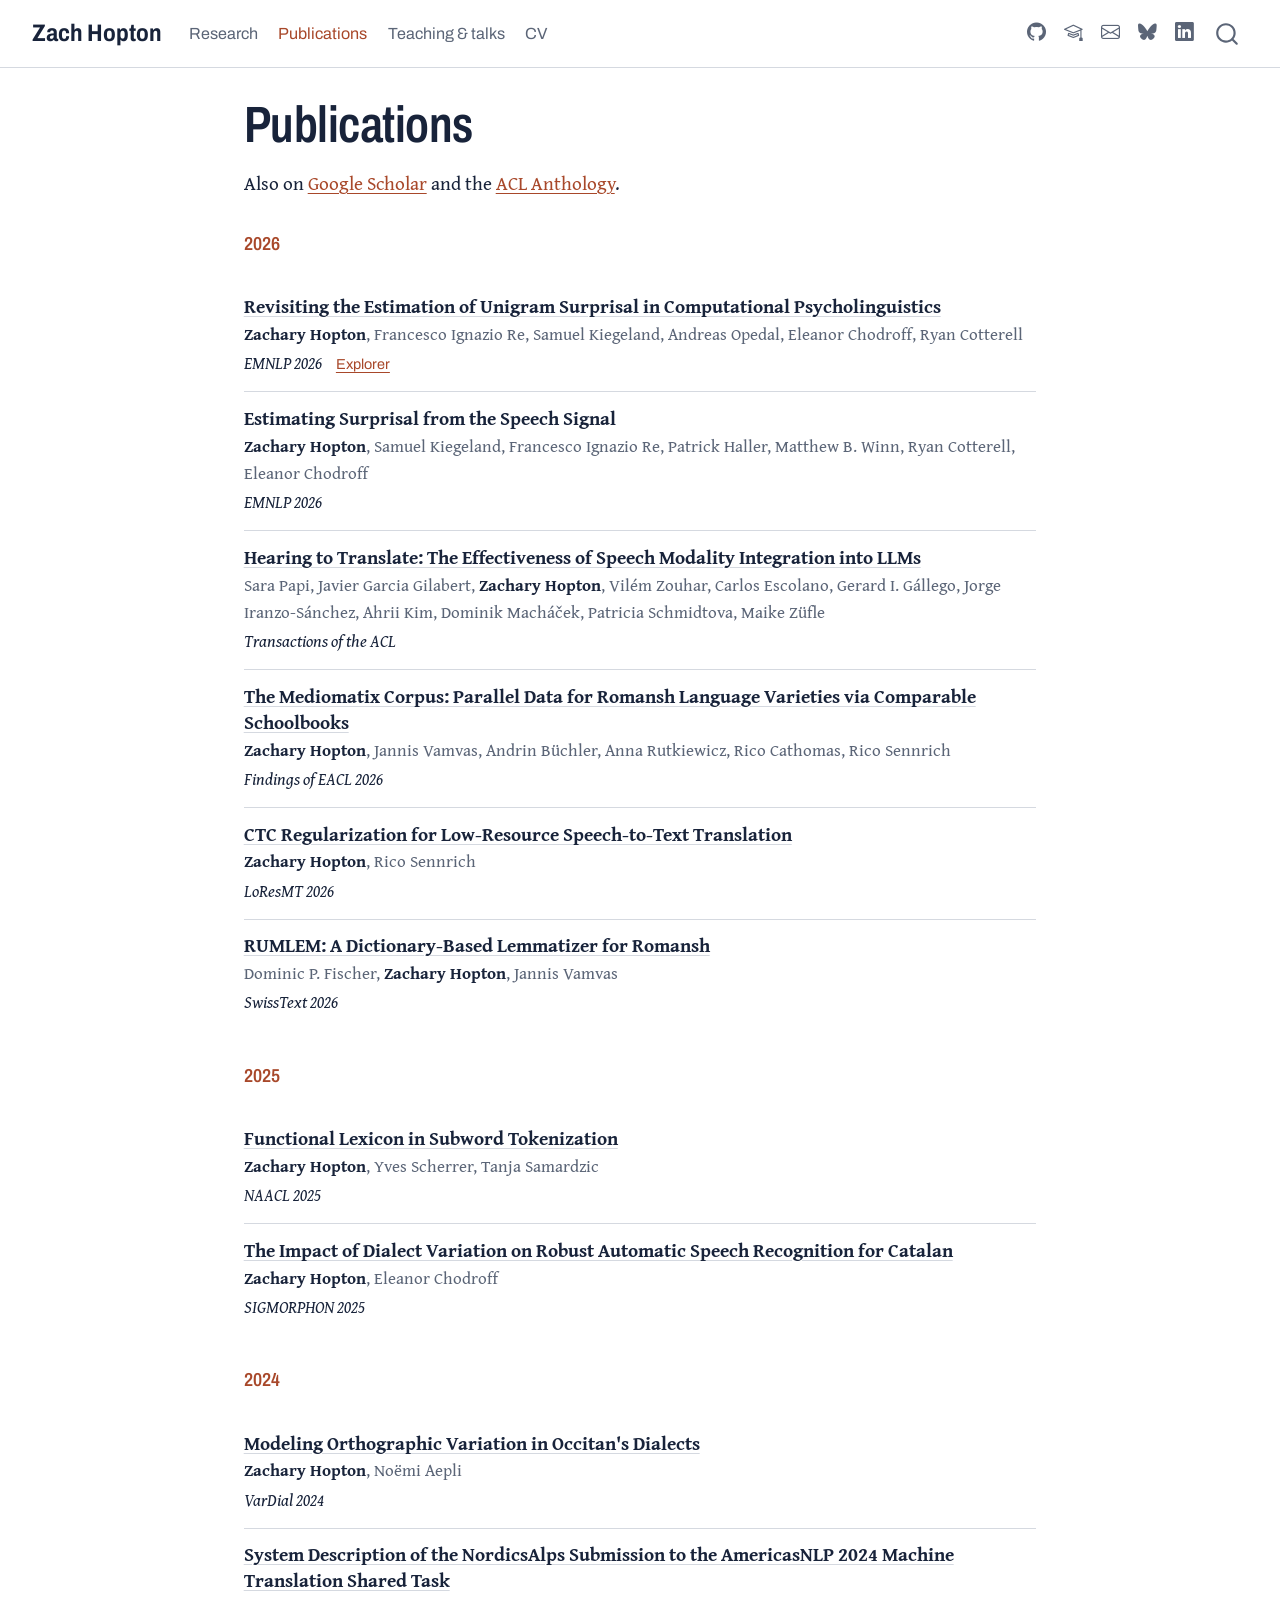
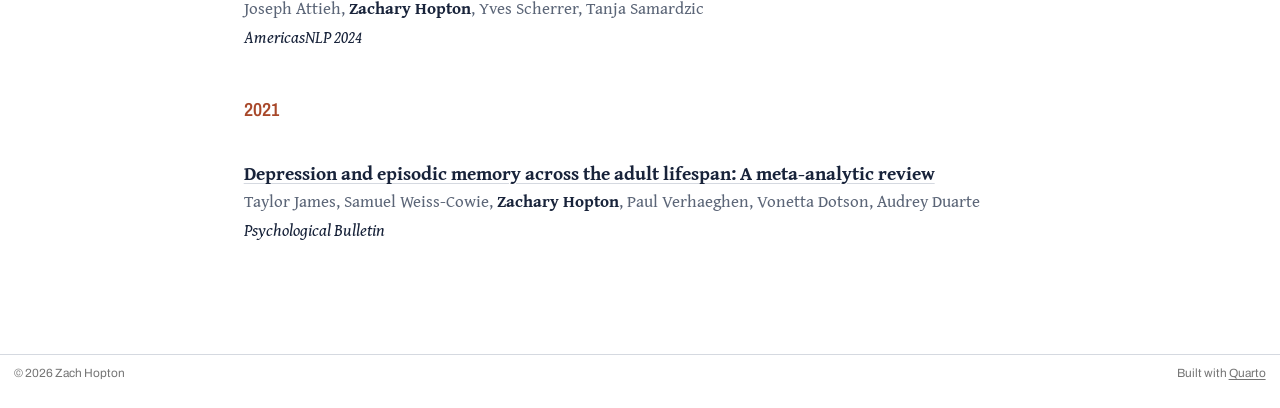
==== publications.html @ 94872c1d "Built site for gh-pages" ====
<!DOCTYPE html>
<html xmlns="http://www.w3.org/1999/xhtml" lang="en" xml:lang="en"><head>

<meta charset="utf-8">
<meta name="generator" content="quarto-1.9.38">

<meta name="viewport" content="width=device-width, initial-scale=1.0, user-scalable=yes">


<title>Publications – Zach Hopton</title>
<style>
/* Default styles provided by pandoc.
** See https://pandoc.org/MANUAL.html#variables-for-html for config info.
*/
code{white-space: pre-wrap;}
span.smallcaps{font-variant: small-caps;}
div.columns{display: flex; gap: min(4vw, 1.5em);}
div.column{flex: auto; overflow-x: auto;}
div.hanging-indent{margin-left: 1.5em; text-indent: -1.5em;}
ul.task-list{list-style: none;}
ul.task-list li input[type="checkbox"] {
  width: 0.8em;
  margin: 0 0.8em 0.2em -1em; /* quarto-specific, see https://github.com/quarto-dev/quarto-cli/issues/4556 */ 
  vertical-align: middle;
}
</style>


<script src="site_libs/quarto-nav/quarto-nav.js"></script>
<script src="site_libs/quarto-nav/headroom.min.js"></script>
<script src="site_libs/clipboard/clipboard.min.js"></script>
<script src="site_libs/quarto-search/autocomplete.umd.js"></script>
<script src="site_libs/quarto-search/fuse.min.js"></script>
<script src="site_libs/quarto-search/quarto-search.js"></script>
<meta name="quarto:offset" content="./">
<script src="site_libs/quarto-html/quarto.js" type="module"></script>
<script src="site_libs/quarto-html/tabsets/tabsets.js" type="module"></script>
<script src="site_libs/quarto-html/popper.min.js"></script>
<script src="site_libs/quarto-html/tippy.umd.min.js"></script>
<script src="site_libs/quarto-html/anchor.min.js"></script>
<link href="site_libs/quarto-html/tippy.css" rel="stylesheet">
<link href="site_libs/quarto-html/quarto-syntax-highlighting-15634bcf2e68342d4ad2dfa704d543f6.css" rel="stylesheet" id="quarto-text-highlighting-styles">
<script src="site_libs/bootstrap/bootstrap.min.js"></script>
<link href="site_libs/bootstrap/bootstrap-icons.css" rel="stylesheet">
<link href="site_libs/bootstrap/bootstrap-51df32bf82cceb1c4359a2a63acae36d.min.css" rel="stylesheet" append-hash="true" id="quarto-bootstrap" data-mode="light">
<script id="quarto-search-options" type="application/json">{
  "location": "navbar",
  "copy-button": false,
  "collapse-after": 3,
  "panel-placement": "end",
  "type": "overlay",
  "limit": 50,
  "keyboard-shortcut": [
    "f",
    "/",
    "s"
  ],
  "show-item-context": false,
  "language": {
    "search-no-results-text": "No results",
    "search-matching-documents-text": "matching documents",
    "search-copy-link-title": "Copy link to search",
    "search-hide-matches-text": "Hide additional matches",
    "search-more-match-text": "more match in this document",
    "search-more-matches-text": "more matches in this document",
    "search-clear-button-title": "Clear",
    "search-text-placeholder": "",
    "search-detached-cancel-button-title": "Cancel",
    "search-submit-button-title": "Submit",
    "search-label": "Search"
  }
}</script>
<style>html{ scroll-behavior: smooth; }</style>


</head>

<body class="nav-fixed fullcontent quarto-light">

<div id="quarto-search-results"></div>
  <header id="quarto-header" class="headroom fixed-top">
    <nav class="navbar navbar-expand-lg " data-bs-theme="dark">
      <div class="navbar-container container-fluid">
      <div class="navbar-brand-container mx-auto">
    <a class="navbar-brand" href="./index.html">
    <span class="navbar-title">Zach Hopton</span>
    </a>
  </div>
            <div id="quarto-search" class="" title="Search"></div>
          <button class="navbar-toggler" type="button" data-bs-toggle="collapse" data-bs-target="#navbarCollapse" aria-controls="navbarCollapse" role="menu" aria-expanded="false" aria-label="Toggle navigation" onclick="if (window.quartoToggleHeadroom) { window.quartoToggleHeadroom(); }">
  <span class="navbar-toggler-icon"></span>
</button>
          <div class="collapse navbar-collapse" id="navbarCollapse">
            <ul class="navbar-nav navbar-nav-scroll me-auto">
  <li class="nav-item">
    <a class="nav-link" href="./research.html"> 
<span class="menu-text">Research</span></a>
  </li>  
  <li class="nav-item">
    <a class="nav-link active" href="./publications.html" aria-current="page"> 
<span class="menu-text">Publications</span></a>
  </li>  
  <li class="nav-item">
    <a class="nav-link" href="./teaching.html"> 
<span class="menu-text">Teaching &amp; talks</span></a>
  </li>  
  <li class="nav-item">
    <a class="nav-link" href="./cv.html"> 
<span class="menu-text">CV</span></a>
  </li>  
</ul>
            <ul class="navbar-nav navbar-nav-scroll ms-auto">
  <li class="nav-item compact">
    <a class="nav-link" href="https://github.com/zhopto3"> <i class="bi bi-github" role="img" aria-label="GitHub">
</i> 
<span class="menu-text"></span></a>
  </li>  
  <li class="nav-item compact">
    <a class="nav-link" href="https://scholar.google.com/citations?user=Svcs-n0AAAAJ&amp;hl=en"> <i class="bi bi-mortarboard" role="img" aria-label="Google Scholar">
</i> 
<span class="menu-text"></span></a>
  </li>  
  <li class="nav-item compact">
    <a class="nav-link" href="mailto:zacharywilliam.hopton@uzh.ch"> <i class="bi bi-envelope" role="img" aria-label="Email">
</i> 
<span class="menu-text"></span></a>
  </li>  
  <li class="nav-item compact">
    <a class="nav-link" href="https://bsky.app/profile/zhopto.bsky.social"> <i class="bi bi-bluesky" role="img" aria-label="Bluesky">
</i> 
<span class="menu-text"></span></a>
  </li>  
  <li class="nav-item compact">
    <a class="nav-link" href="https://www.linkedin.com/in/zhopton/"> <i class="bi bi-linkedin" role="img" aria-label="LinkedIn">
</i> 
<span class="menu-text"></span></a>
  </li>  
</ul>
          </div> <!-- /navcollapse -->
            <div class="quarto-navbar-tools">
</div>
      </div> <!-- /container-fluid -->
    </nav>
</header>
<!-- content -->
<div id="quarto-content" class="quarto-container page-columns page-rows-contents page-layout-article page-navbar">
<!-- sidebar -->
<!-- margin-sidebar -->
    
<!-- main -->
<main class="content" id="quarto-document-content">

<header id="title-block-header" class="quarto-title-block default">
<div class="quarto-title">
<h1 class="title">Publications</h1>
</div>



<div class="quarto-title-meta">

    
  
    
  </div>
  


</header>


<p>Also on <a href="https://scholar.google.com/citations?user=Svcs-n0AAAAJ&amp;hl=en">Google Scholar</a> and the <a href="https://aclanthology.org/people/zachary-william-hopton/">ACL Anthology</a>.</p>
<section id="section" class="level2 year">
<h2 class="year anchored" data-anchor-id="section">2026</h2>
<ul class="pubs">
  <li>
    <span class="t"><a href="unigram/">Revisiting the Estimation of Unigram Surprisal in Computational Psycholinguistics</a></span>
    <span class="a"><b>Zachary Hopton</b>, Francesco Ignazio Re, Samuel Kiegeland, Andreas Opedal, Eleanor Chodroff, Ryan Cotterell</span>
    <span class="v">EMNLP 2026</span>
    <span class="x"><a href="unigram/">Explorer</a></span>
  </li>
  <li>
    <span class="t">Estimating Surprisal from the Speech Signal</span>
    <span class="a"><b>Zachary Hopton</b>, Samuel Kiegeland, Francesco Ignazio Re, Patrick Haller, Matthew B. Winn, Ryan Cotterell, Eleanor Chodroff</span>
    <span class="v">EMNLP 2026</span>
  </li>
  <li>
    <span class="t"><a href="https://aclanthology.org/2026.tacl-1.89/">Hearing to Translate: The Effectiveness of Speech Modality Integration into LLMs</a></span>
    <span class="a">Sara Papi, Javier Garcia Gilabert, <b>Zachary Hopton</b>, Vilém Zouhar, Carlos Escolano, Gerard I. Gállego, Jorge Iranzo-Sánchez, Ahrii Kim, Dominik Macháček, Patricia Schmidtova, Maike Züfle</span>
    <span class="v">Transactions of the ACL</span>
  </li>
  <li>
    <span class="t"><a href="https://aclanthology.org/2026.findings-eacl.16/">The Mediomatix Corpus: Parallel Data for Romansh Language Varieties via Comparable Schoolbooks</a></span>
    <span class="a"><b>Zachary Hopton</b>, Jannis Vamvas, Andrin Büchler, Anna Rutkiewicz, Rico Cathomas, Rico Sennrich</span>
    <span class="v">Findings of EACL 2026</span>
  </li>
  <li>
    <span class="t"><a href="https://aclanthology.org/2026.loresmt-1.15/">CTC Regularization for Low-Resource Speech-to-Text Translation</a></span>
    <span class="a"><b>Zachary Hopton</b>, Rico Sennrich</span>
    <span class="v">LoResMT 2026</span>
  </li>
  <li>
    <span class="t"><a href="https://aclanthology.org/2026.swisstext-1.11/">RUMLEM: A Dictionary-Based Lemmatizer for Romansh</a></span>
    <span class="a">Dominic P. Fischer, <b>Zachary Hopton</b>, Jannis Vamvas</span>
    <span class="v">SwissText 2026</span>
  </li>
</ul>
</section>
<section id="section-1" class="level2 year">
<h2 class="year anchored" data-anchor-id="section-1">2025</h2>
<ul class="pubs">
  <li>
    <span class="t"><a href="https://aclanthology.org/2025.naacl-long.398/">Functional Lexicon in Subword Tokenization</a></span>
    <span class="a"><b>Zachary Hopton</b>, Yves Scherrer, Tanja Samardzic</span>
    <span class="v">NAACL 2025</span>
  </li>
  <li>
    <span class="t"><a href="https://aclanthology.org/2025.sigmorphon-main.3/">The Impact of Dialect Variation on Robust Automatic Speech Recognition for Catalan</a></span>
    <span class="a"><b>Zachary Hopton</b>, Eleanor Chodroff</span>
    <span class="v">SIGMORPHON 2025</span>
  </li>
</ul>
</section>
<section id="section-2" class="level2 year">
<h2 class="year anchored" data-anchor-id="section-2">2024</h2>
<ul class="pubs">
  <li>
    <span class="t"><a href="https://aclanthology.org/2024.vardial-1.6/">Modeling Orthographic Variation in Occitan's Dialects</a></span>
    <span class="a"><b>Zachary Hopton</b>, Noëmi Aepli</span>
    <span class="v">VarDial 2024</span>
  </li>
  <li>
    <span class="t"><a href="https://aclanthology.org/2024.americasnlp-1.18/">System Description of the NordicsAlps Submission to the AmericasNLP 2024 Machine Translation Shared Task</a></span>
    <span class="a">Joseph Attieh, <b>Zachary Hopton</b>, Yves Scherrer, Tanja Samardzic</span>
    <span class="v">AmericasNLP 2024</span>
  </li>
</ul>
</section>
<section id="section-3" class="level2 year">
<h2 class="year anchored" data-anchor-id="section-3">2021</h2>
<ul class="pubs">
  <li>
    <span class="t"><a href="https://psycnet.apa.org/record/2022-40433-003">Depression and episodic memory across the adult lifespan: A meta-analytic review</a></span>
    <span class="a">Taylor James, Samuel Weiss-Cowie, <b>Zachary Hopton</b>, Paul Verhaeghen, Vonetta Dotson, Audrey Duarte</span>
    <span class="v">Psychological Bulletin</span>
  </li>
</ul>


</section>

</main> <!-- /main -->
<script id="quarto-html-after-body" type="application/javascript">
  window.document.addEventListener("DOMContentLoaded", function (event) {
    const icon = "";
    const anchorJS = new window.AnchorJS();
    anchorJS.options = {
      placement: 'right',
      icon: icon
    };
    anchorJS.add('.anchored');
    const isCodeAnnotation = (el) => {
      for (const clz of el.classList) {
        if (clz.startsWith('code-annotation-')) {                     
          return true;
        }
      }
      return false;
    }
    const onCopySuccess = function(e) {
      // button target
      const button = e.trigger;
      // don't keep focus
      button.blur();
      // flash "checked"
      button.classList.add('code-copy-button-checked');
      var currentTitle = button.getAttribute("title");
      button.setAttribute("title", "Copied!");
      let tooltip;
      if (window.bootstrap) {
        button.setAttribute("data-bs-toggle", "tooltip");
        button.setAttribute("data-bs-placement", "left");
        button.setAttribute("data-bs-title", "Copied!");
        tooltip = new bootstrap.Tooltip(button, 
          { trigger: "manual", 
            customClass: "code-copy-button-tooltip",
            offset: [0, -8]});
        tooltip.show();    
      }
      setTimeout(function() {
        if (tooltip) {
          tooltip.hide();
          button.removeAttribute("data-bs-title");
          button.removeAttribute("data-bs-toggle");
          button.removeAttribute("data-bs-placement");
        }
        button.setAttribute("title", currentTitle);
        button.classList.remove('code-copy-button-checked');
      }, 1000);
      // clear code selection
      e.clearSelection();
    }
    const getTextToCopy = function(trigger) {
      const outerScaffold = trigger.parentElement.cloneNode(true);
      const codeEl = outerScaffold.querySelector('code');
      for (const childEl of codeEl.children) {
        if (isCodeAnnotation(childEl)) {
          childEl.remove();
        }
      }
      return codeEl.innerText;
    }
    const clipboard = new window.ClipboardJS('.code-copy-button:not([data-in-quarto-modal])', {
      text: getTextToCopy
    });
    clipboard.on('success', onCopySuccess);
    if (window.document.getElementById('quarto-embedded-source-code-modal')) {
      const clipboardModal = new window.ClipboardJS('.code-copy-button[data-in-quarto-modal]', {
        text: getTextToCopy,
        container: window.document.getElementById('quarto-embedded-source-code-modal')
      });
      clipboardModal.on('success', onCopySuccess);
    }
      var localhostRegex = new RegExp(/^(?:http|https):\/\/localhost\:?[0-9]*\//);
      var mailtoRegex = new RegExp(/^mailto:/);
        var filterRegex = new RegExp("https:\/\/zhopto3\.github\.io");
      var isInternal = (href) => {
          return filterRegex.test(href) || localhostRegex.test(href) || mailtoRegex.test(href);
      }
      // Inspect non-navigation links and adorn them if external
     var links = window.document.querySelectorAll('a[href]:not(.nav-link):not(.navbar-brand):not(.toc-action):not(.sidebar-link):not(.sidebar-item-toggle):not(.pagination-link):not(.no-external):not([aria-hidden]):not(.dropdown-item):not(.quarto-navigation-tool):not(.about-link)');
      for (var i=0; i<links.length; i++) {
        const link = links[i];
        if (!isInternal(link.href)) {
          // undo the damage that might have been done by quarto-nav.js in the case of
          // links that we want to consider external
          if (link.dataset.originalHref !== undefined) {
            link.href = link.dataset.originalHref;
          }
        }
      }
    function tippyHover(el, contentFn, onTriggerFn, onUntriggerFn) {
      const config = {
        allowHTML: true,
        maxWidth: 500,
        delay: 100,
        arrow: false,
        appendTo: function(el) {
            return el.parentElement;
        },
        interactive: true,
        interactiveBorder: 10,
        theme: 'quarto',
        placement: 'bottom-start',
      };
      if (contentFn) {
        config.content = contentFn;
      }
      if (onTriggerFn) {
        config.onTrigger = onTriggerFn;
      }
      if (onUntriggerFn) {
        config.onUntrigger = onUntriggerFn;
      }
      window.tippy(el, config); 
    }
    const noterefs = window.document.querySelectorAll('a[role="doc-noteref"]');
    for (var i=0; i<noterefs.length; i++) {
      const ref = noterefs[i];
      tippyHover(ref, function() {
        // use id or data attribute instead here
        let href = ref.getAttribute('data-footnote-href') || ref.getAttribute('href');
        try { href = new URL(href).hash; } catch {}
        const id = href.replace(/^#\/?/, "");
        const note = window.document.getElementById(id);
        if (note) {
          return note.innerHTML;
        } else {
          return "";
        }
      });
    }
    const xrefs = window.document.querySelectorAll('a.quarto-xref');
    const processXRef = (id, note) => {
      // Strip column container classes
      const stripColumnClz = (el) => {
        el.classList.remove("page-full", "page-columns");
        if (el.children) {
          for (const child of el.children) {
            stripColumnClz(child);
          }
        }
      }
      stripColumnClz(note)
      if (id === null || id.startsWith('sec-')) {
        // Special case sections, only their first couple elements
        const container = document.createElement("div");
        if (note.children && note.children.length > 2) {
          container.appendChild(note.children[0].cloneNode(true));
          for (let i = 1; i < note.children.length; i++) {
            const child = note.children[i];
            if (child.tagName === "P" && child.innerText === "") {
              continue;
            } else {
              container.appendChild(child.cloneNode(true));
              break;
            }
          }
          if (window.Quarto?.typesetMath) {
            window.Quarto.typesetMath(container);
          }
          return container.innerHTML
        } else {
          if (window.Quarto?.typesetMath) {
            window.Quarto.typesetMath(note);
          }
          return note.innerHTML;
        }
      } else {
        // Remove any anchor links if they are present
        const anchorLink = note.querySelector('a.anchorjs-link');
        if (anchorLink) {
          anchorLink.remove();
        }
        if (window.Quarto?.typesetMath) {
          window.Quarto.typesetMath(note);
        }
        if (note.classList.contains("callout")) {
          return note.outerHTML;
        } else {
          return note.innerHTML;
        }
      }
    }
    for (var i=0; i<xrefs.length; i++) {
      const xref = xrefs[i];
      tippyHover(xref, undefined, function(instance) {
        instance.disable();
        let url = xref.getAttribute('href');
        let hash = undefined; 
        if (url.startsWith('#')) {
          hash = url;
        } else {
          try { hash = new URL(url).hash; } catch {}
        }
        if (hash) {
          const id = hash.replace(/^#\/?/, "");
          const note = window.document.getElementById(id);
          if (note !== null) {
            try {
              const html = processXRef(id, note.cloneNode(true));
              instance.setContent(html);
            } finally {
              instance.enable();
              instance.show();
            }
          } else {
            // See if we can fetch this
            fetch(url.split('#')[0])
            .then(res => res.text())
            .then(html => {
              const parser = new DOMParser();
              const htmlDoc = parser.parseFromString(html, "text/html");
              const note = htmlDoc.getElementById(id);
              if (note !== null) {
                const html = processXRef(id, note);
                instance.setContent(html);
              } 
            }).finally(() => {
              instance.enable();
              instance.show();
            });
          }
        } else {
          // See if we can fetch a full url (with no hash to target)
          // This is a special case and we should probably do some content thinning / targeting
          fetch(url)
          .then(res => res.text())
          .then(html => {
            const parser = new DOMParser();
            const htmlDoc = parser.parseFromString(html, "text/html");
            const note = htmlDoc.querySelector('main.content');
            if (note !== null) {
              // This should only happen for chapter cross references
              // (since there is no id in the URL)
              // remove the first header
              if (note.children.length > 0 && note.children[0].tagName === "HEADER") {
                note.children[0].remove();
              }
              const html = processXRef(null, note);
              instance.setContent(html);
            } 
          }).finally(() => {
            instance.enable();
            instance.show();
          });
        }
      }, function(instance) {
      });
    }
        let selectedAnnoteEl;
        const selectorForAnnotation = ( cell, annotation) => {
          let cellAttr = 'data-code-cell="' + cell + '"';
          let lineAttr = 'data-code-annotation="' +  annotation + '"';
          const selector = 'span[' + cellAttr + '][' + lineAttr + ']';
          return selector;
        }
        const selectCodeLines = (annoteEl) => {
          const doc = window.document;
          const targetCell = annoteEl.getAttribute("data-target-cell");
          const targetAnnotation = annoteEl.getAttribute("data-target-annotation");
          const annoteSpan = window.document.querySelector(selectorForAnnotation(targetCell, targetAnnotation));
          const lines = annoteSpan.getAttribute("data-code-lines").split(",");
          const lineIds = lines.map((line) => {
            return targetCell + "-" + line;
          })
          let top = null;
          let height = null;
          let parent = null;
          if (lineIds.length > 0) {
              //compute the position of the single el (top and bottom and make a div)
              const el = window.document.getElementById(lineIds[0]);
              top = el.offsetTop;
              height = el.offsetHeight;
              parent = el.parentElement.parentElement;
            if (lineIds.length > 1) {
              const lastEl = window.document.getElementById(lineIds[lineIds.length - 1]);
              const bottom = lastEl.offsetTop + lastEl.offsetHeight;
              height = bottom - top;
            }
            if (top !== null && height !== null && parent !== null) {
              // cook up a div (if necessary) and position it 
              let div = window.document.getElementById("code-annotation-line-highlight");
              if (div === null) {
                div = window.document.createElement("div");
                div.setAttribute("id", "code-annotation-line-highlight");
                div.style.position = 'absolute';
                parent.appendChild(div);
              }
              div.style.top = top - 2 + "px";
              div.style.height = height + 4 + "px";
              div.style.left = 0;
              let gutterDiv = window.document.getElementById("code-annotation-line-highlight-gutter");
              if (gutterDiv === null) {
                gutterDiv = window.document.createElement("div");
                gutterDiv.setAttribute("id", "code-annotation-line-highlight-gutter");
                gutterDiv.style.position = 'absolute';
                const codeCell = window.document.getElementById(targetCell);
                const gutter = codeCell.querySelector('.code-annotation-gutter');
                gutter.appendChild(gutterDiv);
              }
              gutterDiv.style.top = top - 2 + "px";
              gutterDiv.style.height = height + 4 + "px";
            }
            selectedAnnoteEl = annoteEl;
          }
        };
        const unselectCodeLines = () => {
          const elementsIds = ["code-annotation-line-highlight", "code-annotation-line-highlight-gutter"];
          elementsIds.forEach((elId) => {
            const div = window.document.getElementById(elId);
            if (div) {
              div.remove();
            }
          });
          selectedAnnoteEl = undefined;
        };
          // Handle positioning of the toggle
      window.addEventListener(
        "resize",
        throttle(() => {
          elRect = undefined;
          if (selectedAnnoteEl) {
            selectCodeLines(selectedAnnoteEl);
          }
        }, 10)
      );
      function throttle(fn, ms) {
      let throttle = false;
      let timer;
        return (...args) => {
          if(!throttle) { // first call gets through
              fn.apply(this, args);
              throttle = true;
          } else { // all the others get throttled
              if(timer) clearTimeout(timer); // cancel #2
              timer = setTimeout(() => {
                fn.apply(this, args);
                timer = throttle = false;
              }, ms);
          }
        };
      }
        // Attach click handler to the DT
        const annoteDls = window.document.querySelectorAll('dt[data-target-cell]');
        for (const annoteDlNode of annoteDls) {
          annoteDlNode.addEventListener('click', (event) => {
            const clickedEl = event.target;
            if (clickedEl !== selectedAnnoteEl) {
              unselectCodeLines();
              const activeEl = window.document.querySelector('dt[data-target-cell].code-annotation-active');
              if (activeEl) {
                activeEl.classList.remove('code-annotation-active');
              }
              selectCodeLines(clickedEl);
              clickedEl.classList.add('code-annotation-active');
            } else {
              // Unselect the line
              unselectCodeLines();
              clickedEl.classList.remove('code-annotation-active');
            }
          });
        }
    const findCites = (el) => {
      const parentEl = el.parentElement;
      if (parentEl) {
        const cites = parentEl.dataset.cites;
        if (cites) {
          return {
            el,
            cites: cites.split(' ')
          };
        } else {
          return findCites(el.parentElement)
        }
      } else {
        return undefined;
      }
    };
    var bibliorefs = window.document.querySelectorAll('a[role="doc-biblioref"]');
    for (var i=0; i<bibliorefs.length; i++) {
      const ref = bibliorefs[i];
      const citeInfo = findCites(ref);
      if (citeInfo) {
        tippyHover(citeInfo.el, function() {
          var popup = window.document.createElement('div');
          citeInfo.cites.forEach(function(cite) {
            var citeDiv = window.document.createElement('div');
            citeDiv.classList.add('hanging-indent');
            citeDiv.classList.add('csl-entry');
            var biblioDiv = window.document.getElementById('ref-' + cite);
            if (biblioDiv) {
              citeDiv.innerHTML = biblioDiv.innerHTML;
            }
            popup.appendChild(citeDiv);
          });
          return popup.innerHTML;
        });
      }
    }
  });
  </script>
</div> <!-- /content -->
<footer class="footer">
  <div class="nav-footer">
    <div class="nav-footer-left">
<p>© 2026 Zach Hopton</p>
</div>   
    <div class="nav-footer-center">
      &nbsp;
    </div>
    <div class="nav-footer-right">
<p>Built with <a href="https://quarto.org">Quarto</a></p>
</div>
  </div>
</footer>




<script src="site_libs/quarto-html/zenscroll-min.js"></script>
</body></html>
---- site_libs/quarto-html/tippy.css ----
.tippy-box[data-animation=fade][data-state=hidden]{opacity:0}[data-tippy-root]{max-width:calc(100vw - 10px)}.tippy-box{position:relative;background-color:#333;color:#fff;border-radius:4px;font-size:14px;line-height:1.4;white-space:normal;outline:0;transition-property:transform,visibility,opacity}.tippy-box[data-placement^=top]>.tippy-arrow{bottom:0}.tippy-box[data-placement^=top]>.tippy-arrow:before{bottom:-7px;left:0;border-width:8px 8px 0;border-top-color:initial;transform-origin:center top}.tippy-box[data-placement^=bottom]>.tippy-arrow{top:0}.tippy-box[data-placement^=bottom]>.tippy-arrow:before{top:-7px;left:0;border-width:0 8px 8px;border-bottom-color:initial;transform-origin:center bottom}.tippy-box[data-placement^=left]>.tippy-arrow{right:0}.tippy-box[data-placement^=left]>.tippy-arrow:before{border-width:8px 0 8px 8px;border-left-color:initial;right:-7px;transform-origin:center left}.tippy-box[data-placement^=right]>.tippy-arrow{left:0}.tippy-box[data-placement^=right]>.tippy-arrow:before{left:-7px;border-width:8px 8px 8px 0;border-right-color:initial;transform-origin:center right}.tippy-box[data-inertia][data-state=visible]{transition-timing-function:cubic-bezier(.54,1.5,.38,1.11)}.tippy-arrow{width:16px;height:16px;color:#333}.tippy-arrow:before{content:"";position:absolute;border-color:transparent;border-style:solid}.tippy-content{position:relative;padding:5px 9px;z-index:1}
---- site_libs/quarto-html/quarto-syntax-highlighting-15634bcf2e68342d4ad2dfa704d543f6.css ----
/* quarto syntax highlight colors */
:root {
  --quarto-hl-ot-color: #003B4F;
  --quarto-hl-at-color: #657422;
  --quarto-hl-ss-color: #20794D;
  --quarto-hl-an-color: #5E5E5E;
  --quarto-hl-fu-color: #4758AB;
  --quarto-hl-st-color: #20794D;
  --quarto-hl-cf-color: #003B4F;
  --quarto-hl-op-color: #5E5E5E;
  --quarto-hl-er-color: #AD0000;
  --quarto-hl-bn-color: #AD0000;
  --quarto-hl-al-color: #AD0000;
  --quarto-hl-va-color: #111111;
  --quarto-hl-bu-color: inherit;
  --quarto-hl-ex-color: inherit;
  --quarto-hl-pp-color: #AD0000;
  --quarto-hl-in-color: #5E5E5E;
  --quarto-hl-vs-color: #20794D;
  --quarto-hl-wa-color: #5E5E5E;
  --quarto-hl-do-color: #5E5E5E;
  --quarto-hl-im-color: #00769E;
  --quarto-hl-ch-color: #20794D;
  --quarto-hl-dt-color: #AD0000;
  --quarto-hl-fl-color: #AD0000;
  --quarto-hl-co-color: #5E5E5E;
  --quarto-hl-cv-color: #5E5E5E;
  --quarto-hl-cn-color: #8f5902;
  --quarto-hl-sc-color: #5E5E5E;
  --quarto-hl-dv-color: #AD0000;
  --quarto-hl-kw-color: #003B4F;
}

/* other quarto variables */
:root {
  --quarto-font-monospace: SFMono-Regular, Menlo, Monaco, Consolas, "Liberation Mono", "Courier New", monospace;
}

/* syntax highlight based on Pandoc's rules */
pre > code.sourceCode > span {
  color: #003B4F;
}

code.sourceCode > span {
  color: #003B4F;
}

div.sourceCode,
div.sourceCode pre.sourceCode {
  color: #003B4F;
}

/* Normal */
code span {
  color: #003B4F;
}

/* Alert */
code span.al {
  color: #AD0000;
  font-style: inherit;
}

/* Annotation */
code span.an {
  color: #5E5E5E;
  font-style: inherit;
}

/* Attribute */
code span.at {
  color: #657422;
  font-style: inherit;
}

/* BaseN */
code span.bn {
  color: #AD0000;
  font-style: inherit;
}

/* BuiltIn */
code span.bu {
  font-style: inherit;
}

/* ControlFlow */
code span.cf {
  color: #003B4F;
  font-weight: bold;
  font-style: inherit;
}

/* Char */
code span.ch {
  color: #20794D;
  font-style: inherit;
}

/* Constant */
code span.cn {
  color: #8f5902;
  font-style: inherit;
}

/* Comment */
code span.co {
  color: #5E5E5E;
  font-style: inherit;
}

/* CommentVar */
code span.cv {
  color: #5E5E5E;
  font-style: italic;
}

/* Documentation */
code span.do {
  color: #5E5E5E;
  font-style: italic;
}

/* DataType */
code span.dt {
  color: #AD0000;
  font-style: inherit;
}

/* DecVal */
code span.dv {
  color: #AD0000;
  font-style: inherit;
}

/* Error */
code span.er {
  color: #AD0000;
  font-style: inherit;
}

/* Extension */
code span.ex {
  font-style: inherit;
}

/* Float */
code span.fl {
  color: #AD0000;
  font-style: inherit;
}

/* Function */
code span.fu {
  color: #4758AB;
  font-style: inherit;
}

/* Import */
code span.im {
  color: #00769E;
  font-style: inherit;
}

/* Information */
code span.in {
  color: #5E5E5E;
  font-style: inherit;
}

/* Keyword */
code span.kw {
  color: #003B4F;
  font-weight: bold;
  font-style: inherit;
}

/* Operator */
code span.op {
  color: #5E5E5E;
  font-style: inherit;
}

/* Other */
code span.ot {
  color: #003B4F;
  font-style: inherit;
}

/* Preprocessor */
code span.pp {
  color: #AD0000;
  font-style: inherit;
}

/* SpecialChar */
code span.sc {
  color: #5E5E5E;
  font-style: inherit;
}

/* SpecialString */
code span.ss {
  color: #20794D;
  font-style: inherit;
}

/* String */
code span.st {
  color: #20794D;
  font-style: inherit;
}

/* Variable */
code span.va {
  color: #111111;
  font-style: inherit;
}

/* VerbatimString */
code span.vs {
  color: #20794D;
  font-style: inherit;
}

/* Warning */
code span.wa {
  color: #5E5E5E;
  font-style: italic;
}

.prevent-inlining {
  content: "</";
}

/*# sourceMappingURL=f23921c56f73e400b49028c9186a1aa0.css.map */
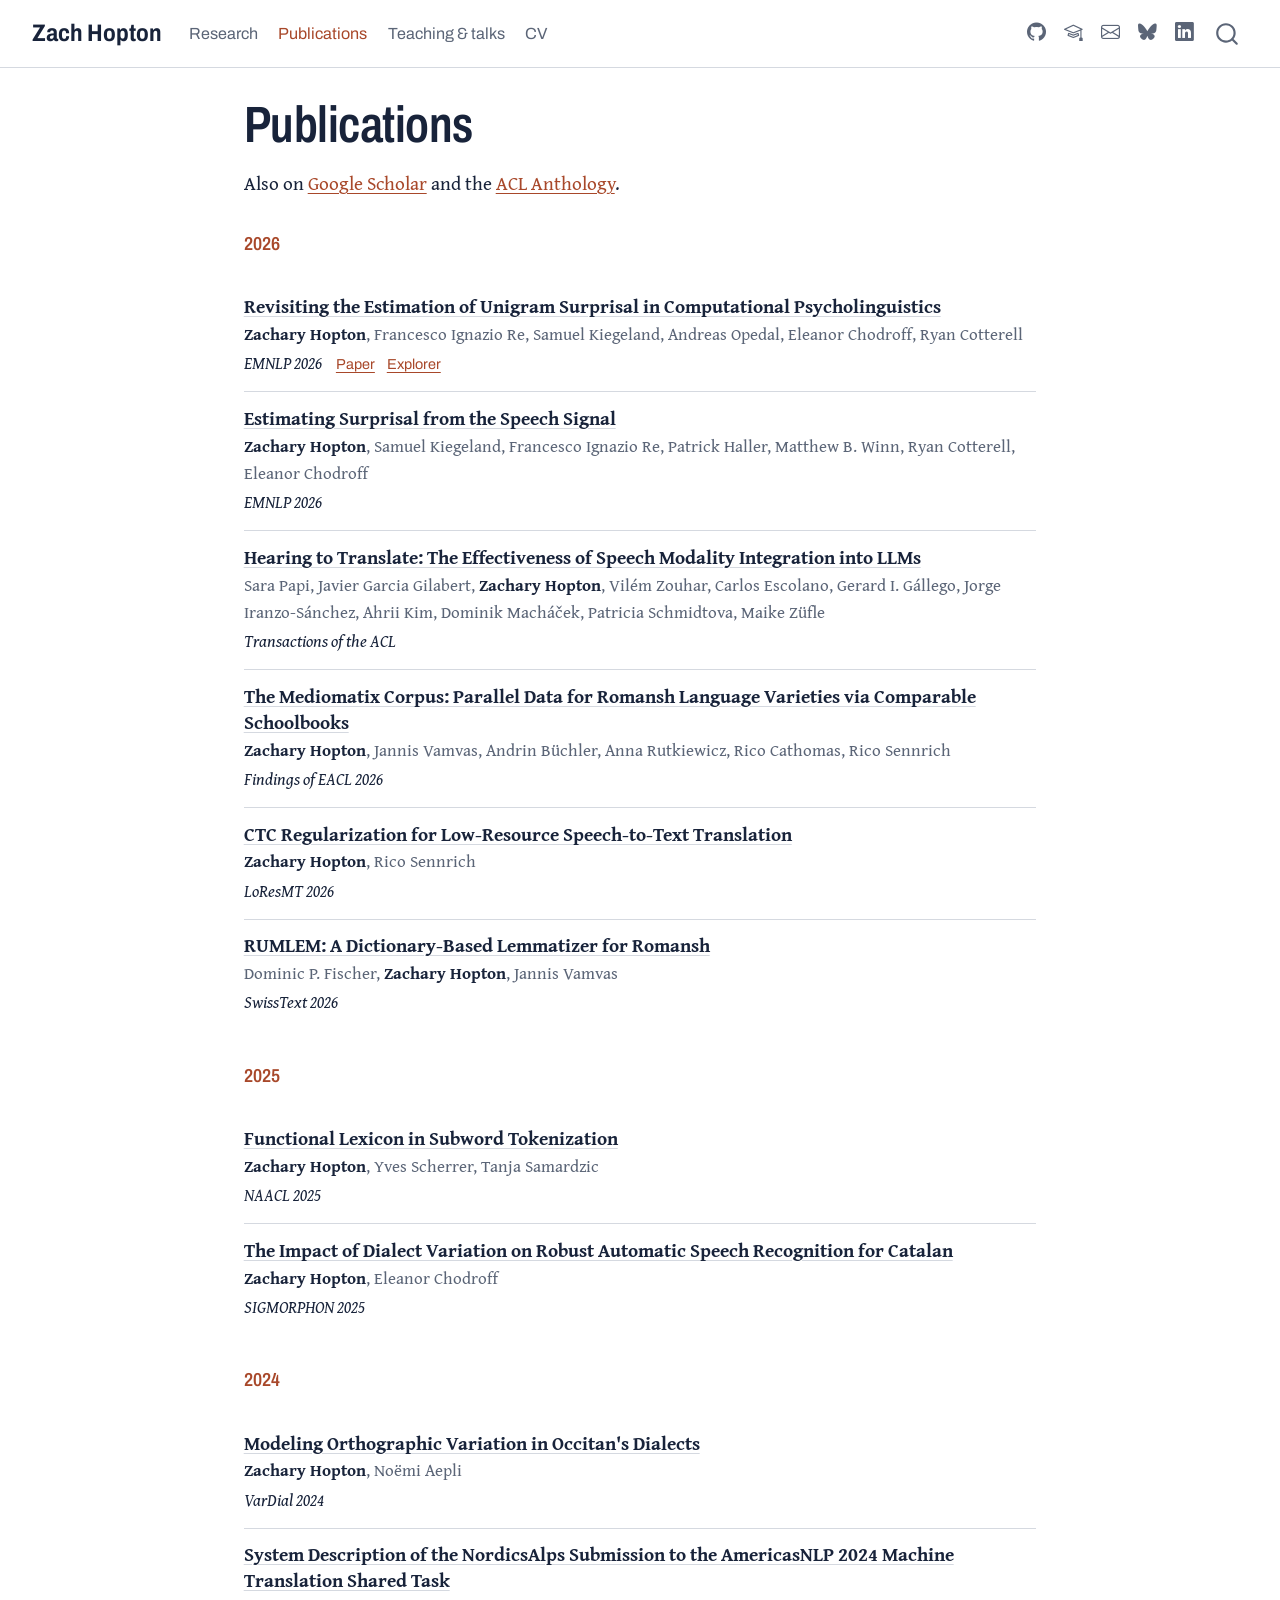
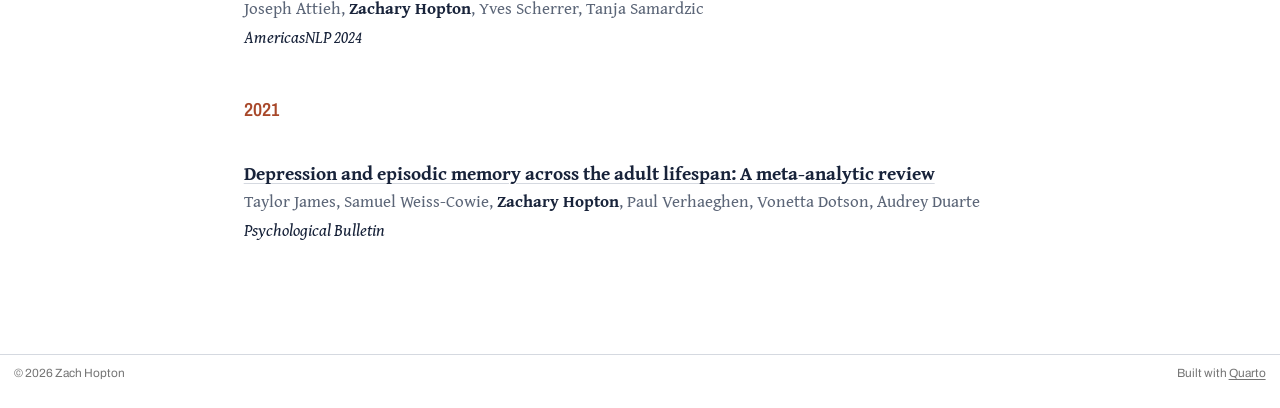
==== commit 081f01f7: "Built site for gh-pages" ====
--- a/publications.html
+++ b/publications.html
@@ -174,13 +174,13 @@
 <h2 class="year anchored" data-anchor-id="section">2026</h2>
 <ul class="pubs">
   <li>
-    <span class="t"><a href="unigram/">Revisiting the Estimation of Unigram Surprisal in Computational Psycholinguistics</a></span>
+    <span class="t"><a href="https://aclanthology.org/2026.emnlp-main.2399/">Revisiting the Estimation of Unigram Surprisal in Computational Psycholinguistics</a></span>
     <span class="a"><b>Zachary Hopton</b>, Francesco Ignazio Re, Samuel Kiegeland, Andreas Opedal, Eleanor Chodroff, Ryan Cotterell</span>
     <span class="v">EMNLP 2026</span>
-    <span class="x"><a href="unigram/">Explorer</a></span>
-  </li>
-  <li>
-    <span class="t">Estimating Surprisal from the Speech Signal</span>
+    <span class="x"><a href="https://aclanthology.org/2026.emnlp-main.2399/">Paper</a><a href="unigram/">Explorer</a></span>
+  </li>
+  <li>
+    <span class="t"><a href="https://aclanthology.org/2026.emnlp-main.2397/">Estimating Surprisal from the Speech Signal</a></span>
     <span class="a"><b>Zachary Hopton</b>, Samuel Kiegeland, Francesco Ignazio Re, Patrick Haller, Matthew B. Winn, Ryan Cotterell, Eleanor Chodroff</span>
     <span class="v">EMNLP 2026</span>
   </li>
